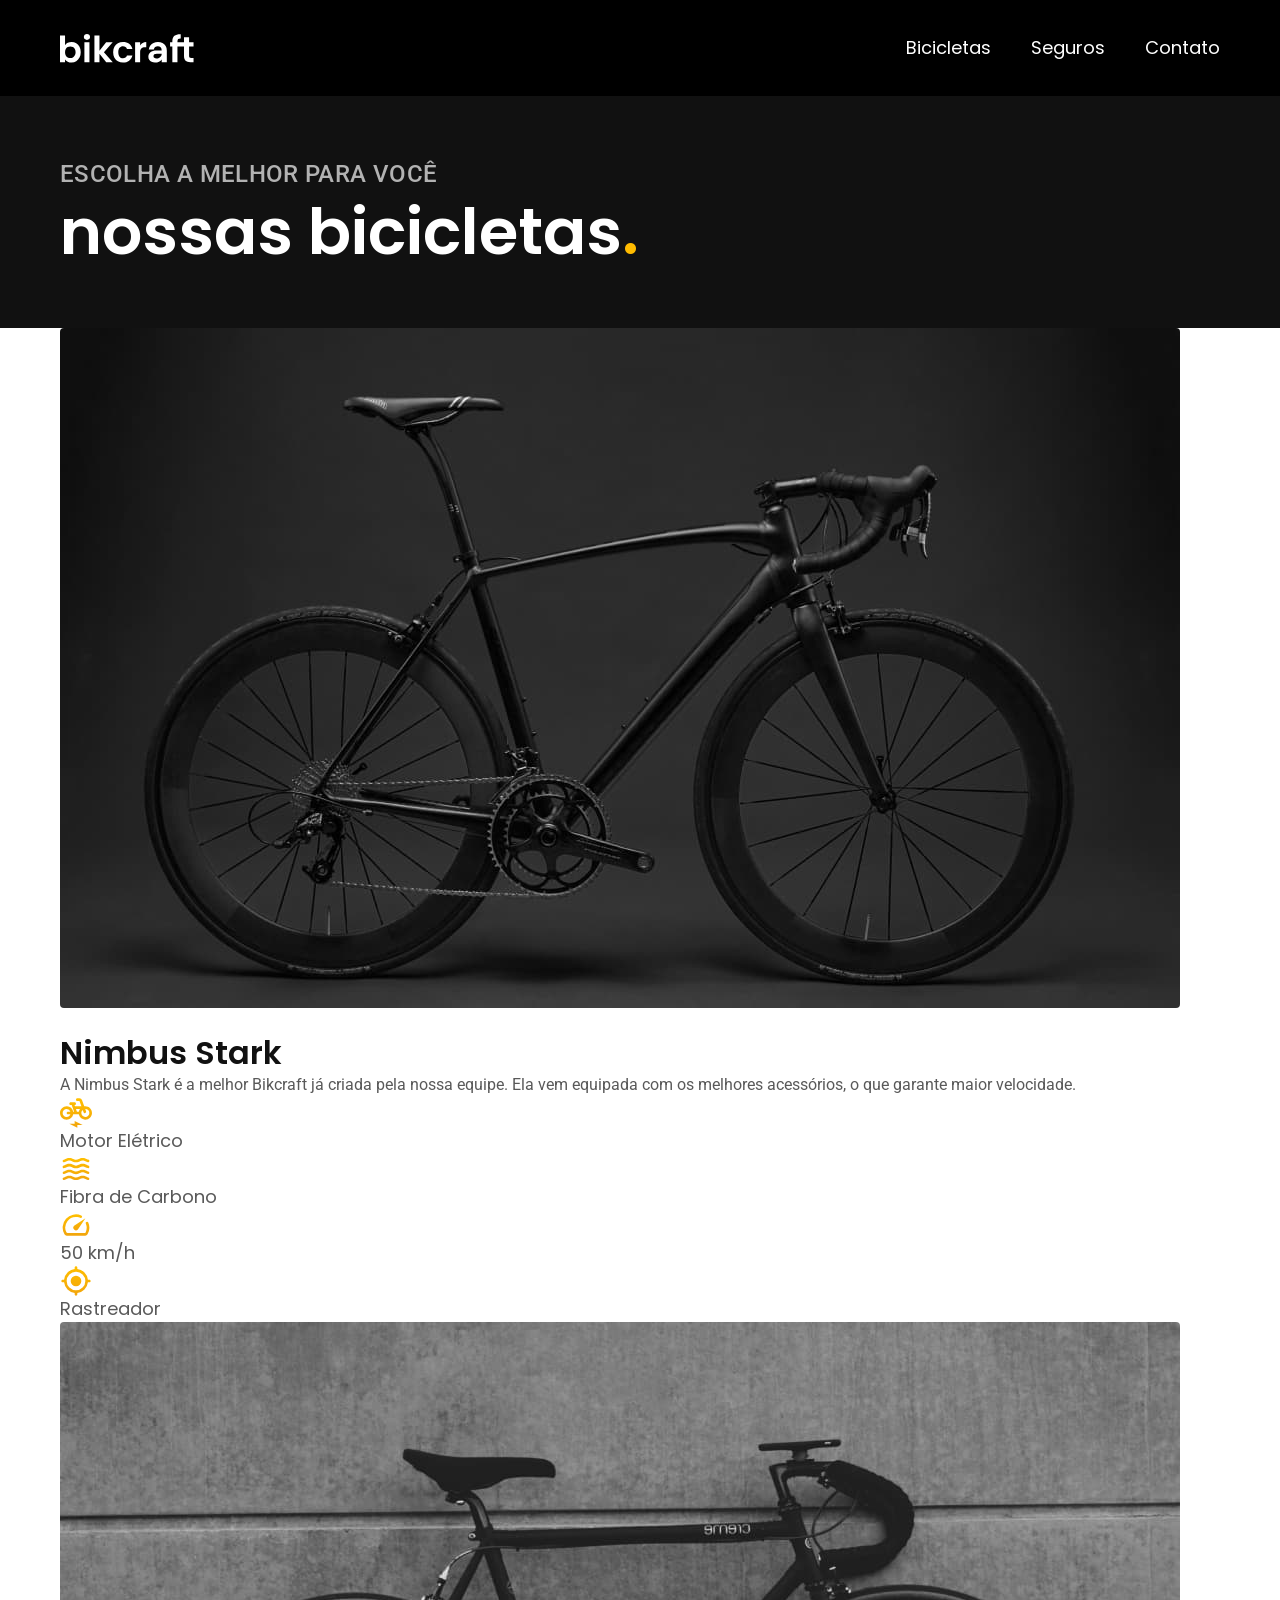
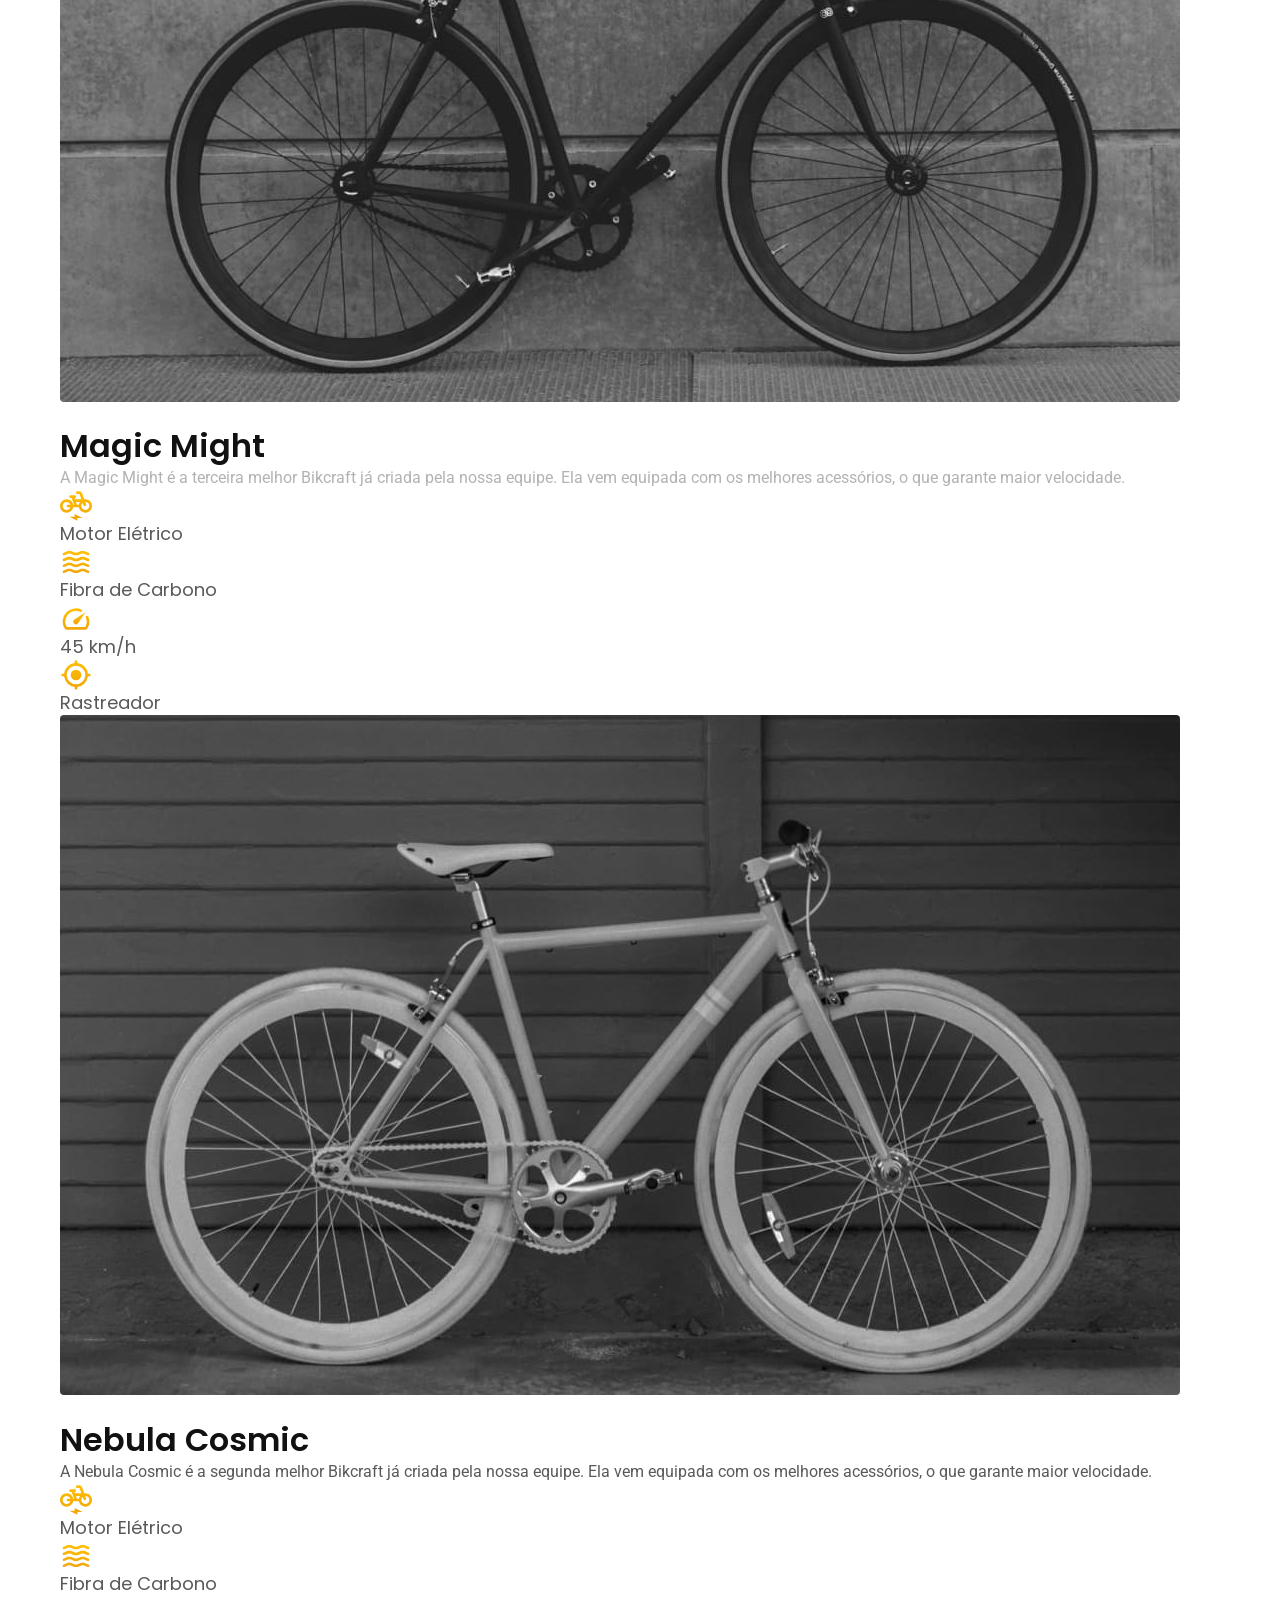
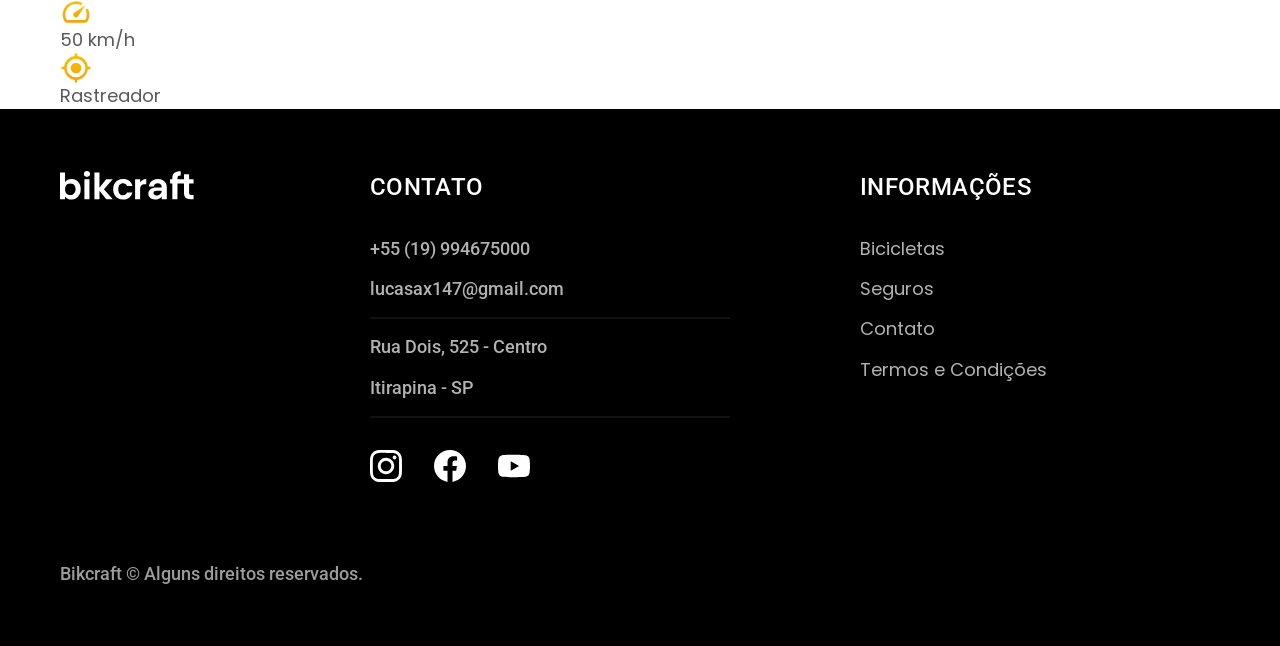
==== bicicletas.html @ 79951507 "bicicletas" ====
<!DOCTYPE html>
<html lang="en">

<head>
  <meta charset="UTF-8">
  <meta name="viewport" content="width=device-width, initial-scale=1.0">
  <title>Bikcraft - Bicicletas </title>
  <meta name="description" content="Termos e Condições.">

  <link rel="stylesheet" href="./css/styles.css">


  <link rel="preconnect" href="https://fonts.googleapis.com">
  <link rel="preconnect" href="https://fonts.gstatic.com" crossorigin>
  <link href="https://fonts.googleapis.com/css2?family=Merriweather:ital,opsz,wght@1,18..144,900&family=Poppins:wght@400;600&family=Roboto&display=swap" rel="stylesheet">
</head>

<body id="bicicletas">
  <header class="header-bg">
    <div class="header container">
      <a href="./">
        <img src="./img/bikcraft.svg" alt="Bikcraft">
      </a>
      <nav aria-label="primiria">
        <ul class="header-menu font-1-m cor-0">
          <li><a href="./bicicletas.html">Bicicletas</a></li>
          <li><a href="./seguros.html">Seguros</a></li>
          <li><a href="./contato.html">Contato</a></li>
        </ul>
      </nav>
    </div>
  </header>
  <main>
    <div class="titulo-bg">
      <div class="titulo container">
        <p class="font-2-l-b cor-5">Escolha a melhor para você </p>
        <h1 class="font-1-xxl cor-0">nossas bicicletas<span class="cor-p1">.</span></h1>
      </div>
    </div>

    <div class="bicicletas-bg">
      <div class="bicicletas container">
        <div class="bicicletas-imagem">
          <img src="./img/bicicletas/nimbus.jpg" alt="bicicleta nimbus">
          <span class="font-2-m cor-0">R$ 4999</span>
        </div>
        <div class="bicicletas-conteudo">
          <h2 class="font-1-xl">Nimbus Stark</h2>
          <p class="font-2-s cor-8">A Nimbus Stark é a melhor Bikcraft já criada pela nossa equipe. Ela vem equipada com os melhores acessórios, o que garante maior velocidade.</p>
          <ul class="font-1-m cor-8">
            <li>
              <img src="./img/icones/eletrica.svg" alt="">
              Motor Elétrico
            </li>
            <li>
              <img src="./img/icones/carbono.svg" alt="">
              Fibra de Carbono
            </li>
            <li>
              <img src="./img/icones/velocidade.svg" alt="">
              50 km/h
            </li>
            <li>
              <img src="./img/icones/rastreador.svg" alt="">
              Rastreador
            </li>

          </ul>
        </div>
      </div>
    </div>

    <div class="bicicletas-bg">
      <div class="bicicletas container">
        <div class="bicicletas-imagem">
          <img src="./img/bicicletas/magic.jpg" alt="bicicleta magic">
          <span class="font-2-m cor-0">R$ 2499</span>
        </div>
        <div class="bicicletas-conteudo">
          <h2 class="font-1-xl">Magic Might</h2>
          <p class="font-2-s cor-5">A Magic Might é a terceira melhor Bikcraft já criada pela nossa equipe. Ela vem equipada com os melhores acessórios, o que garante maior velocidade.</p>
          <ul class="font-1-m cor-8">
            <li>
              <img src="./img/icones/eletrica.svg" alt="">
              Motor Elétrico
            </li>
            <li>
              <img src="./img/icones/carbono.svg" alt="">
              Fibra de Carbono
            </li>
            <li>
              <img src="./img/icones/velocidade.svg" alt="">
              45 km/h
            </li>
            <li>
              <img src="./img/icones/rastreador.svg" alt="">
              Rastreador
            </li>

          </ul>
        </div>
      </div>
    </div>

    <div class="bicicletas-bg">
      <div class="bicicletas container">
        <div class="bicicletas-imagem">
          <img src="./img/bicicletas/nebula.jpg" alt="bicicleta nebula">
          <span class="font-2-m cor-0">R$ 3999</span>
        </div>
        <div class="bicicletas-conteudo">
          <h2 class="font-1-xl">Nebula Cosmic</h2>
          <p class="font-2-s cor-8">A Nebula Cosmic é a segunda melhor Bikcraft já criada pela nossa equipe. Ela vem equipada com os melhores acessórios, o que garante maior velocidade.</p>
          <ul class="font-1-m cor-8">
            <li>
              <img src="./img/icones/eletrica.svg" alt="">
              Motor Elétrico
            </li>
            <li>
              <img src="./img/icones/carbono.svg" alt="">
              Fibra de Carbono
            </li>
            <li>
              <img src="./img/icones/velocidade.svg" alt="">
              50 km/h
            </li>
            <li>
              <img src="./img/icones/rastreador.svg" alt="">
              Rastreador
            </li>

          </ul>
        </div>
      </div>
    </div>

  </main>

  <footer class="footer-bg">
    <div class="footer container">
      <img src="./img/bikcraft.svg" alt="Bikcraft">
      <div class="footer-contato">
        <h3 class="font-2-l-b cor-0">Contato</h3>
        <ul class="font-2-m cor-5">
          <li><a href="tel:+5519994675000">+55 (19) 994675000</a></li>
          <li><a href="mailto:lucasax147@gmail.com">lucasax147@gmail.com</a></li>
          <li>Rua Dois, 525 - Centro</li>
          <li>Itirapina - SP</li>
        </ul>
        <div class="footer-redes">
          <a href="https://www.instagram.com/ragazzi_147/">
            <img src="./img/redes/instagram.svg" alt="instagram">
          </a>
          <a href="https://github.com/Ragazzi147">
            <img src="./img/redes/facebook.svg" alt="facebook">
          </a>
          <a href="https://github.com/Ragazzi147">
            <img src="./img/redes/youtube.svg" alt="youtube">
          </a>
        </div>
      </div>
      <div class="footer-informacoes">
        <h3 class="font-2-l-b cor-0">Informações</h3>
        <nav>
          <ul class="font-1-m cor-5">
            <li><a href="./bicicletas.html">Bicicletas</a></li>
            <li><a href="./seguros.html">Seguros</a></li>
            <li><a href="./contato.html">Contato</a></li>
            <li><a href="./termos.html">Termos e Condições</a></li>
          </ul>
        </nav>
      </div>
      <p class="footer-copy font-2-m cor-6">Bikcraft © Alguns direitos reservados.</p>
    </div>
  </footer>
</body>

</html>
---- css/styles.css ----
@import "./global/global.css";
@import "./utilidades/tipografia.css";
@import "./utilidades/cores.css";

@import "./global/header.css";
@import "./global/footer.css";

/*Utilidades*/
@import "./utilidades/componentes.css";


/* Home */
@import "./home/introducao.css";
@import "./home/tecnologia.css";
@import "./home/parceiros.css";
@import "./home/depoimento.css";


/* Bicicletas */
@import "./bicicletas/bicicletas-lista.css";
@import "./bicicletas/bicicletas.css";

/* Seguros */
@import "./seguros/seguros.css";

/*Termos*/
@import "./termos/termos.css";
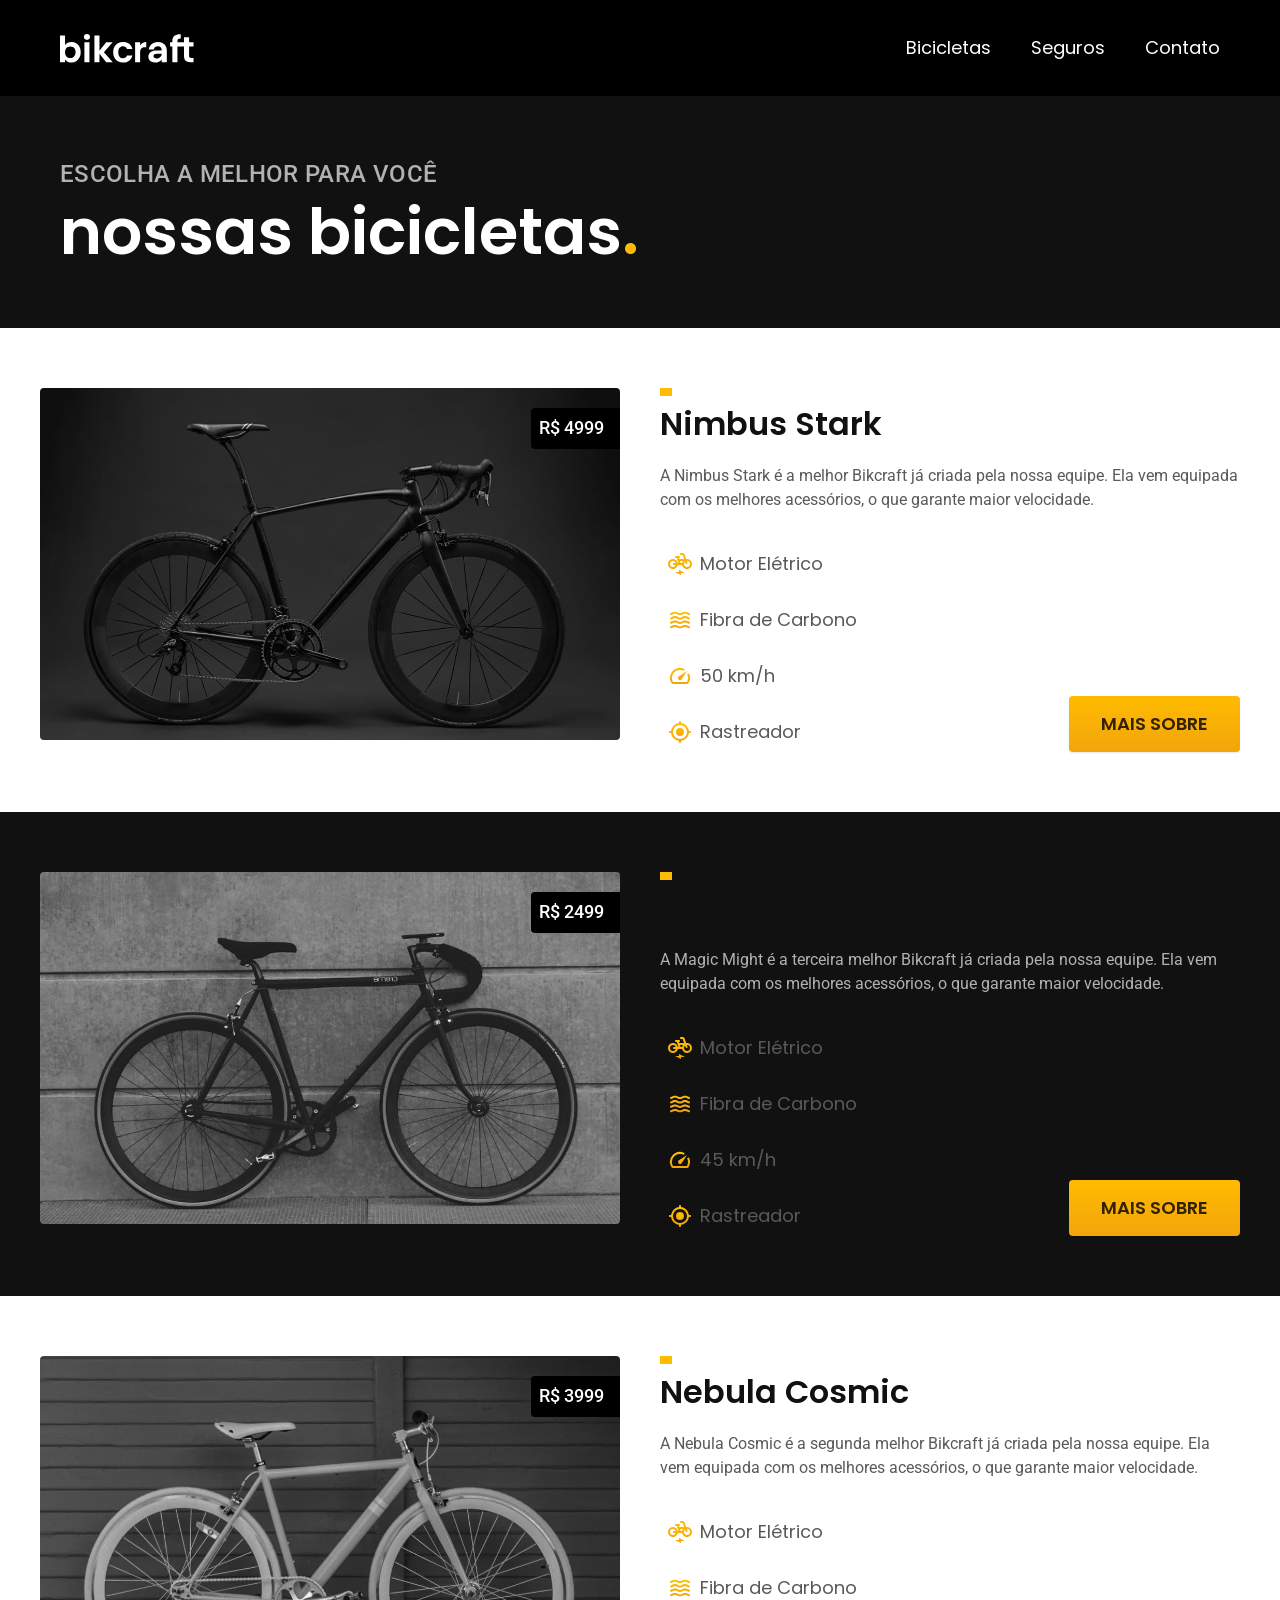
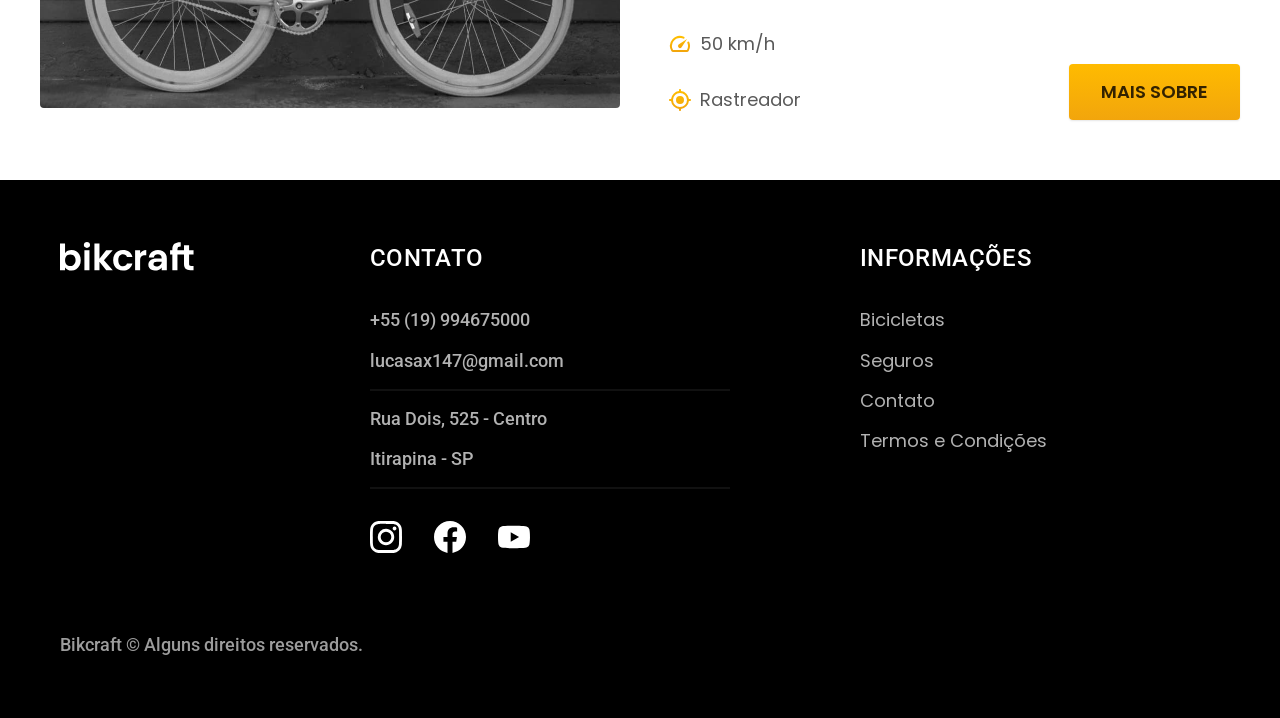
==== commit a172197a: "Featch: bicicletas catalago" ====
--- a/bicicletas.html
+++ b/bicicletas.html
@@ -38,37 +38,38 @@
       </div>
     </div>
 
-    <div class="bicicletas-bg">
-      <div class="bicicletas container">
-        <div class="bicicletas-imagem">
-          <img src="./img/bicicletas/nimbus.jpg" alt="bicicleta nimbus">
-          <span class="font-2-m cor-0">R$ 4999</span>
-        </div>
-        <div class="bicicletas-conteudo">
-          <h2 class="font-1-xl">Nimbus Stark</h2>
-          <p class="font-2-s cor-8">A Nimbus Stark é a melhor Bikcraft já criada pela nossa equipe. Ela vem equipada com os melhores acessórios, o que garante maior velocidade.</p>
-          <ul class="font-1-m cor-8">
-            <li>
-              <img src="./img/icones/eletrica.svg" alt="">
-              Motor Elétrico
-            </li>
-            <li>
-              <img src="./img/icones/carbono.svg" alt="">
-              Fibra de Carbono
-            </li>
-            <li>
-              <img src="./img/icones/velocidade.svg" alt="">
-              50 km/h
-            </li>
-            <li>
-              <img src="./img/icones/rastreador.svg" alt="">
-              Rastreador
-            </li>
 
-          </ul>
-        </div>
+    <div class="bicicletas container">
+      <div class="bicicletas-imagem">
+        <img src="./img/bicicletas/nimbus.jpg" alt="bicicleta nimbus">
+        <span class="font-2-m cor-0">R$ 4999</span>
+      </div>
+      <div class="bicicletas-conteudo">
+        <h2 class="font-1-xl">Nimbus Stark</h2>
+        <p class="font-2-s cor-8">A Nimbus Stark é a melhor Bikcraft já criada pela nossa equipe. Ela vem equipada com os melhores acessórios, o que garante maior velocidade.</p>
+        <ul class="font-1-m cor-8">
+          <li>
+            <img src="./img/icones/eletrica.svg" alt="">
+            Motor Elétrico
+          </li>
+          <li>
+            <img src="./img/icones/carbono.svg" alt="">
+            Fibra de Carbono
+          </li>
+          <li>
+            <img src="./img/icones/velocidade.svg" alt="">
+            50 km/h
+          </li>
+          <li>
+            <img src="./img/icones/rastreador.svg" alt="">
+            Rastreador
+          </li>
+
+        </ul>
+        <a class="botao seta" href="./bicicletas/nebula.html">Mais Sobre</a>
       </div>
     </div>
+
 
     <div class="bicicletas-bg">
       <div class="bicicletas container">
@@ -98,41 +99,43 @@
             </li>
 
           </ul>
+          <a class="botao seta" href="./bicicletas/nebula.html">Mais Sobre</a>
         </div>
       </div>
     </div>
 
-    <div class="bicicletas-bg">
-      <div class="bicicletas container">
-        <div class="bicicletas-imagem">
-          <img src="./img/bicicletas/nebula.jpg" alt="bicicleta nebula">
-          <span class="font-2-m cor-0">R$ 3999</span>
-        </div>
-        <div class="bicicletas-conteudo">
-          <h2 class="font-1-xl">Nebula Cosmic</h2>
-          <p class="font-2-s cor-8">A Nebula Cosmic é a segunda melhor Bikcraft já criada pela nossa equipe. Ela vem equipada com os melhores acessórios, o que garante maior velocidade.</p>
-          <ul class="font-1-m cor-8">
-            <li>
-              <img src="./img/icones/eletrica.svg" alt="">
-              Motor Elétrico
-            </li>
-            <li>
-              <img src="./img/icones/carbono.svg" alt="">
-              Fibra de Carbono
-            </li>
-            <li>
-              <img src="./img/icones/velocidade.svg" alt="">
-              50 km/h
-            </li>
-            <li>
-              <img src="./img/icones/rastreador.svg" alt="">
-              Rastreador
-            </li>
 
-          </ul>
-        </div>
+    <div class="bicicletas container">
+      <div class="bicicletas-imagem">
+        <img src="./img/bicicletas/nebula.jpg" alt="bicicleta nebula">
+        <span class="font-2-m cor-0">R$ 3999</span>
+      </div>
+      <div class="bicicletas-conteudo">
+        <h2 class="font-1-xl">Nebula Cosmic</h2>
+        <p class="font-2-s cor-8">A Nebula Cosmic é a segunda melhor Bikcraft já criada pela nossa equipe. Ela vem equipada com os melhores acessórios, o que garante maior velocidade.</p>
+        <ul class="font-1-m cor-8">
+          <li>
+            <img src="./img/icones/eletrica.svg" alt="">
+            Motor Elétrico
+          </li>
+          <li>
+            <img src="./img/icones/carbono.svg" alt="">
+            Fibra de Carbono
+          </li>
+          <li>
+            <img src="./img/icones/velocidade.svg" alt="">
+            50 km/h
+          </li>
+          <li>
+            <img src="./img/icones/rastreador.svg" alt="">
+            Rastreador
+          </li>
+
+        </ul>
+        <a class="botao seta" href="./bicicletas/nebula.html">Mais Sobre</a>
       </div>
     </div>
+
 
   </main>
 
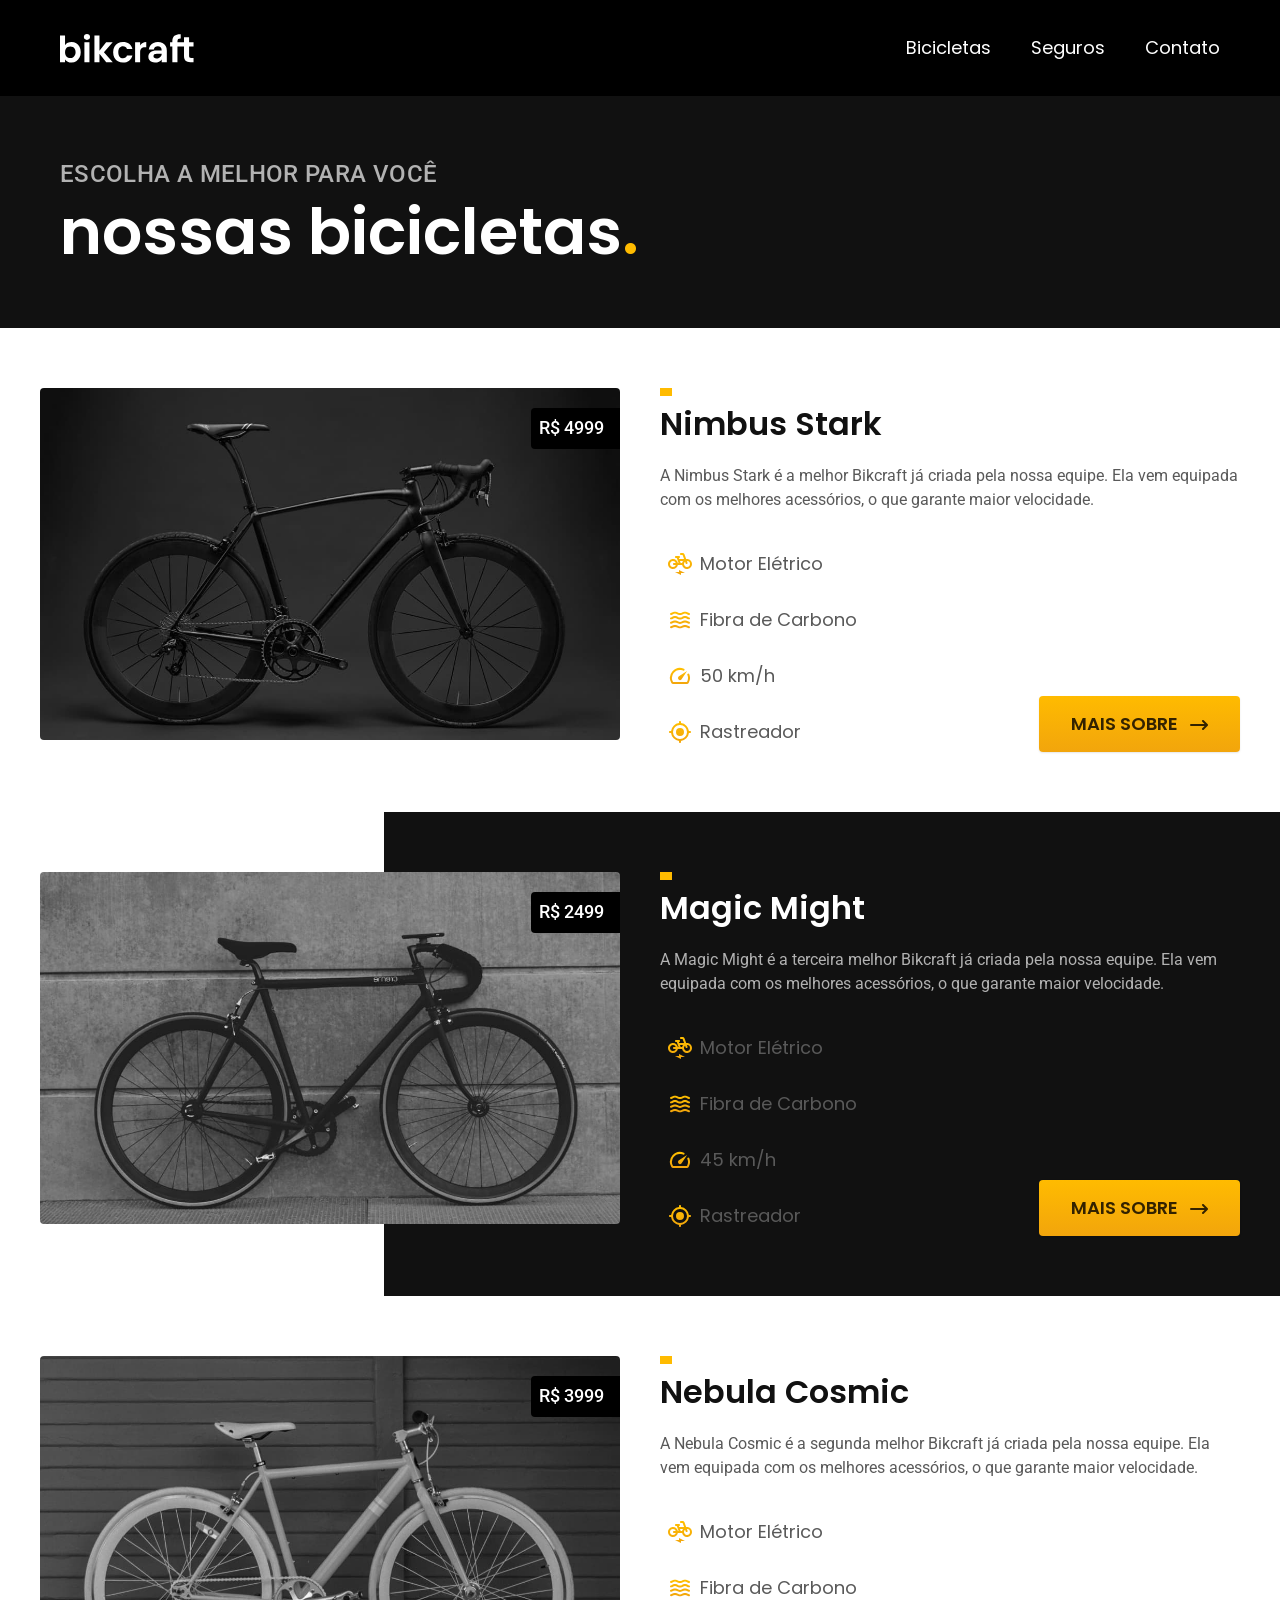
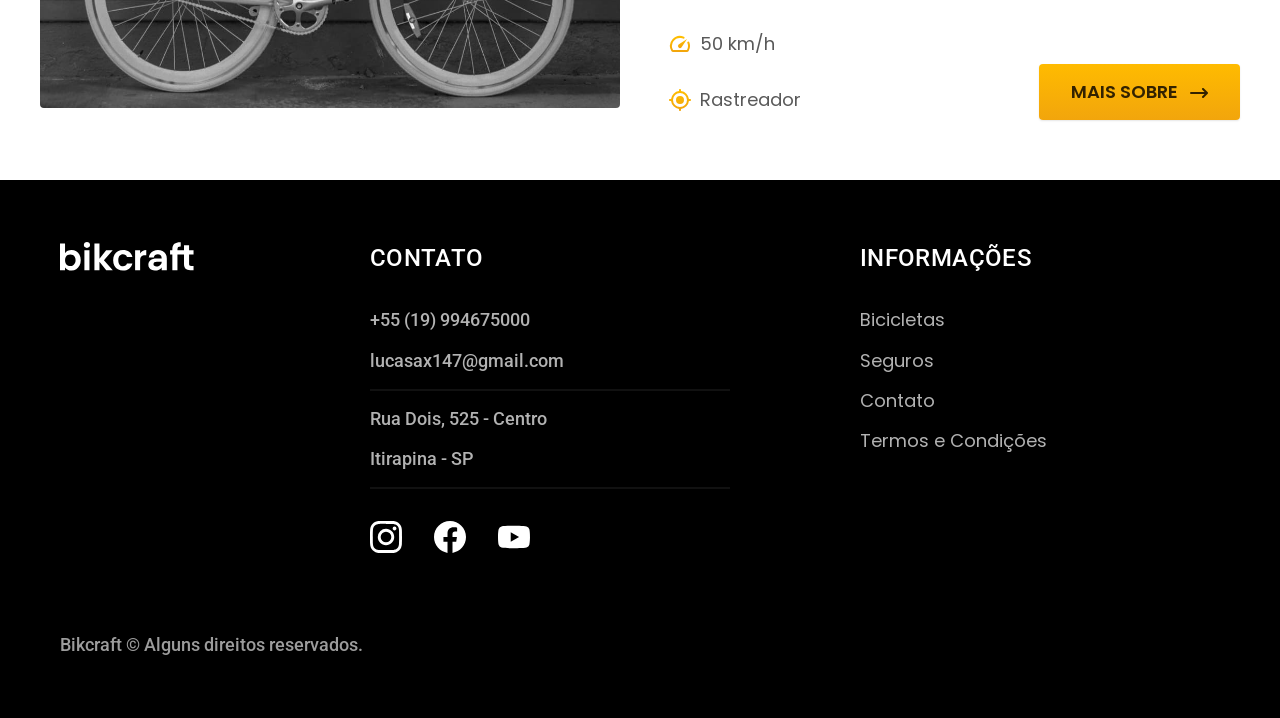
==== commit fc9f47e8: "Featch: otimização  catalogo de bicicletas" ====
--- a/bicicletas.html
+++ b/bicicletas.html
@@ -78,7 +78,7 @@
           <span class="font-2-m cor-0">R$ 2499</span>
         </div>
         <div class="bicicletas-conteudo">
-          <h2 class="font-1-xl">Magic Might</h2>
+          <h2 class="font-1-xl cor-0">Magic Might</h2>
           <p class="font-2-s cor-5">A Magic Might é a terceira melhor Bikcraft já criada pela nossa equipe. Ela vem equipada com os melhores acessórios, o que garante maior velocidade.</p>
           <ul class="font-1-m cor-8">
             <li>
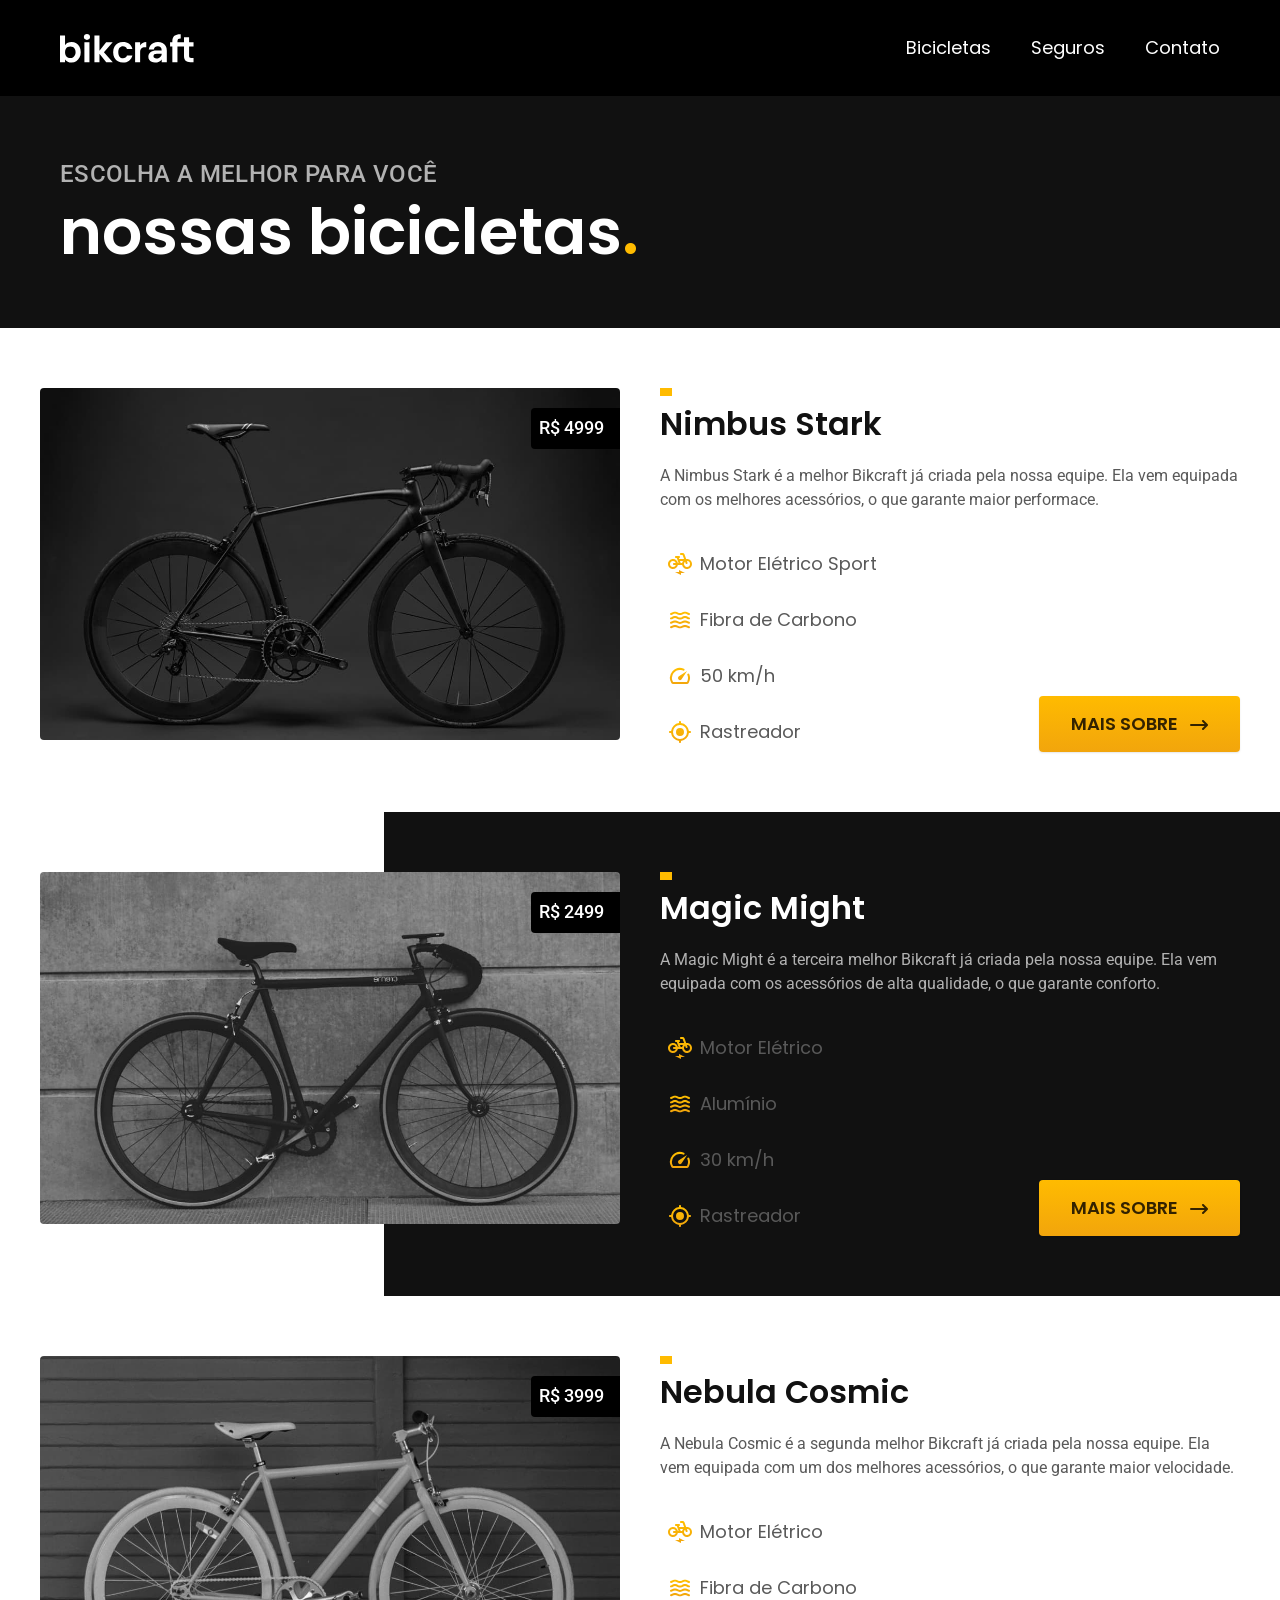
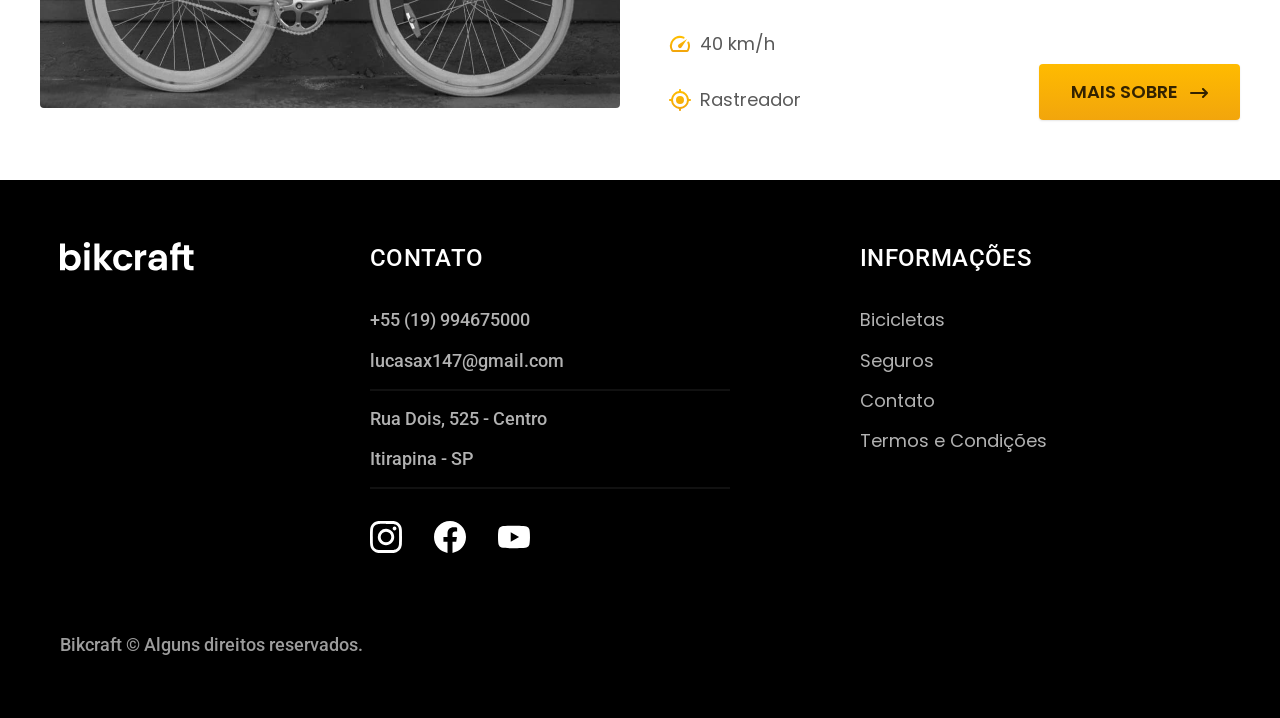
==== commit be055476: "Fix: ajustes descrição bicicletas" ====
--- a/bicicletas.html
+++ b/bicicletas.html
@@ -46,11 +46,11 @@
       </div>
       <div class="bicicletas-conteudo">
         <h2 class="font-1-xl">Nimbus Stark</h2>
-        <p class="font-2-s cor-8">A Nimbus Stark é a melhor Bikcraft já criada pela nossa equipe. Ela vem equipada com os melhores acessórios, o que garante maior velocidade.</p>
+        <p class="font-2-s cor-8">A Nimbus Stark é a melhor Bikcraft já criada pela nossa equipe. Ela vem equipada com os melhores acessórios, o que garante maior performace.</p>
         <ul class="font-1-m cor-8">
           <li>
             <img src="./img/icones/eletrica.svg" alt="">
-            Motor Elétrico
+            Motor Elétrico Sport
           </li>
           <li>
             <img src="./img/icones/carbono.svg" alt="">
@@ -79,7 +79,7 @@
         </div>
         <div class="bicicletas-conteudo">
           <h2 class="font-1-xl cor-0">Magic Might</h2>
-          <p class="font-2-s cor-5">A Magic Might é a terceira melhor Bikcraft já criada pela nossa equipe. Ela vem equipada com os melhores acessórios, o que garante maior velocidade.</p>
+          <p class="font-2-s cor-5">A Magic Might é a terceira melhor Bikcraft já criada pela nossa equipe. Ela vem equipada com os acessórios de alta qualidade, o que garante conforto.</p>
           <ul class="font-1-m cor-8">
             <li>
               <img src="./img/icones/eletrica.svg" alt="">
@@ -87,11 +87,11 @@
             </li>
             <li>
               <img src="./img/icones/carbono.svg" alt="">
-              Fibra de Carbono
+              Alumínio
             </li>
             <li>
               <img src="./img/icones/velocidade.svg" alt="">
-              45 km/h
+              30 km/h
             </li>
             <li>
               <img src="./img/icones/rastreador.svg" alt="">
@@ -112,7 +112,7 @@
       </div>
       <div class="bicicletas-conteudo">
         <h2 class="font-1-xl">Nebula Cosmic</h2>
-        <p class="font-2-s cor-8">A Nebula Cosmic é a segunda melhor Bikcraft já criada pela nossa equipe. Ela vem equipada com os melhores acessórios, o que garante maior velocidade.</p>
+        <p class="font-2-s cor-8">A Nebula Cosmic é a segunda melhor Bikcraft já criada pela nossa equipe. Ela vem equipada com um dos melhores acessórios, o que garante maior velocidade.</p>
         <ul class="font-1-m cor-8">
           <li>
             <img src="./img/icones/eletrica.svg" alt="">
@@ -124,7 +124,7 @@
           </li>
           <li>
             <img src="./img/icones/velocidade.svg" alt="">
-            50 km/h
+            40 km/h
           </li>
           <li>
             <img src="./img/icones/rastreador.svg" alt="">
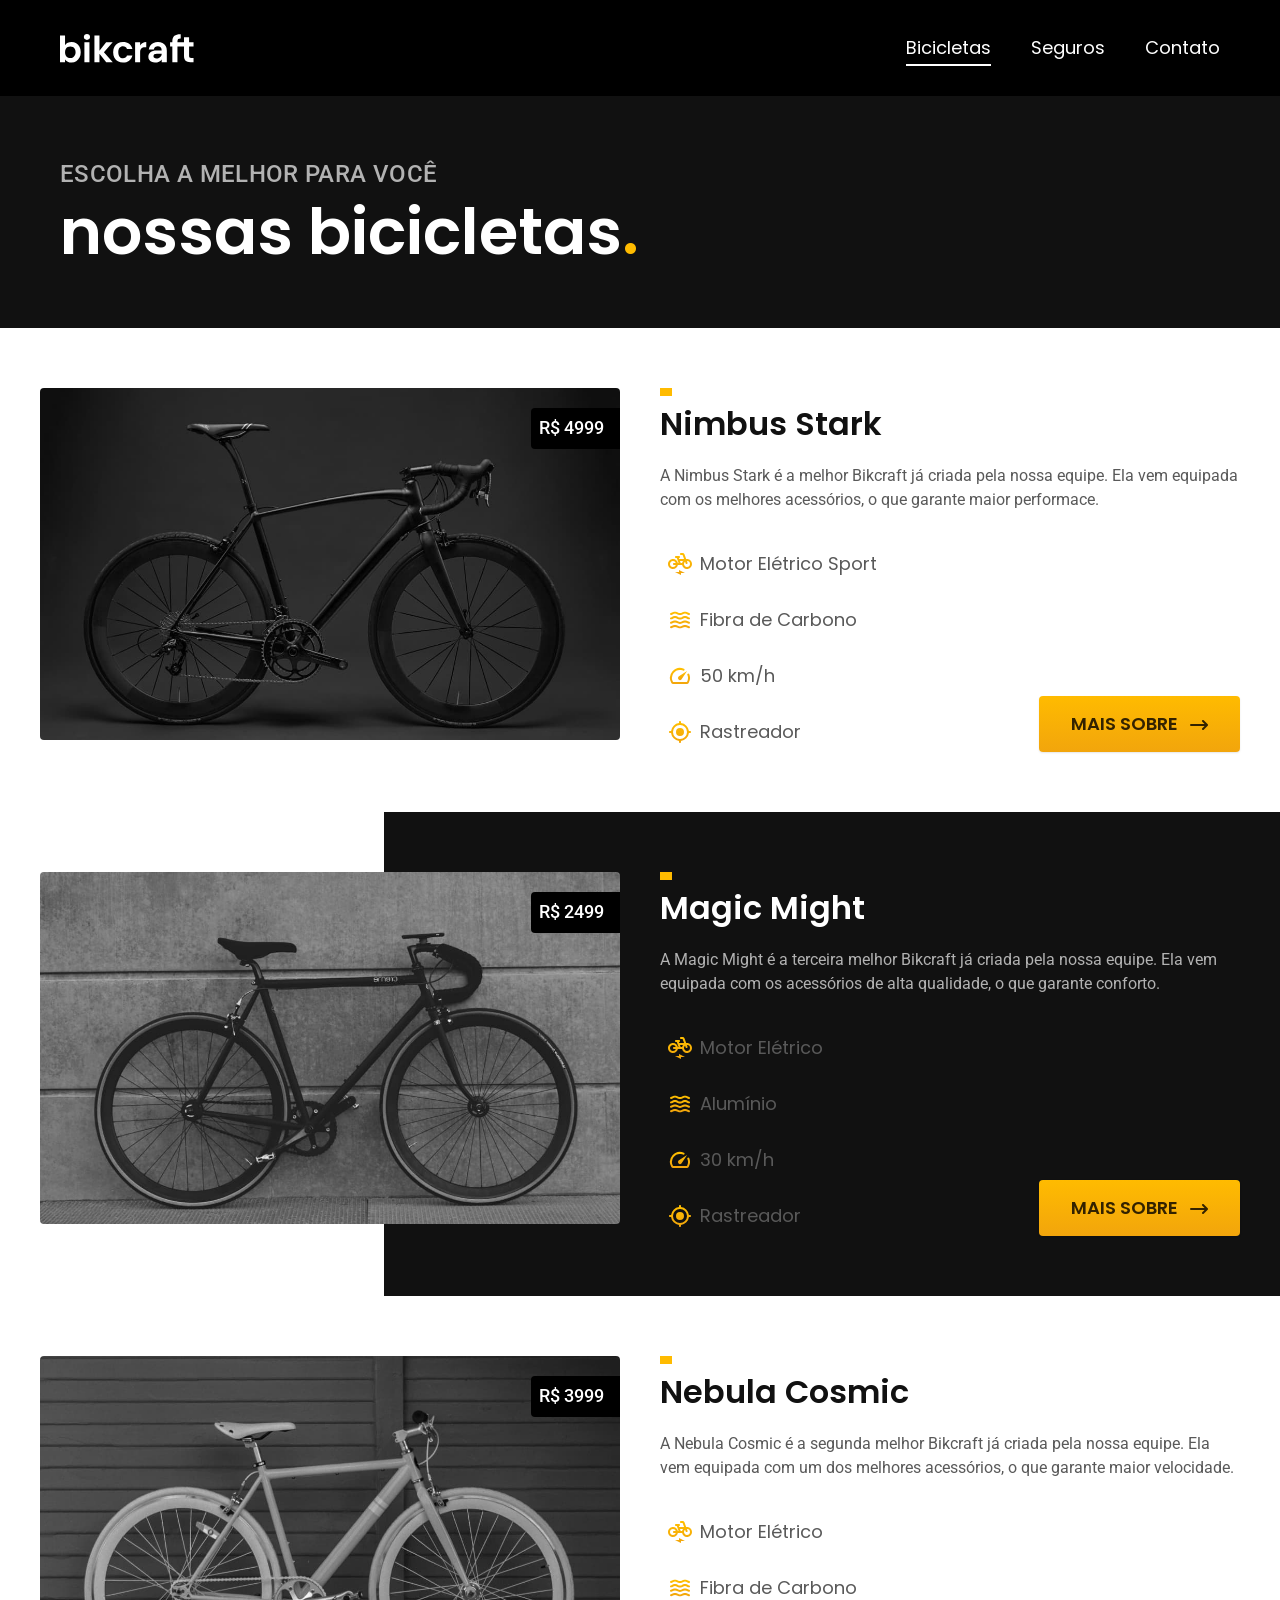
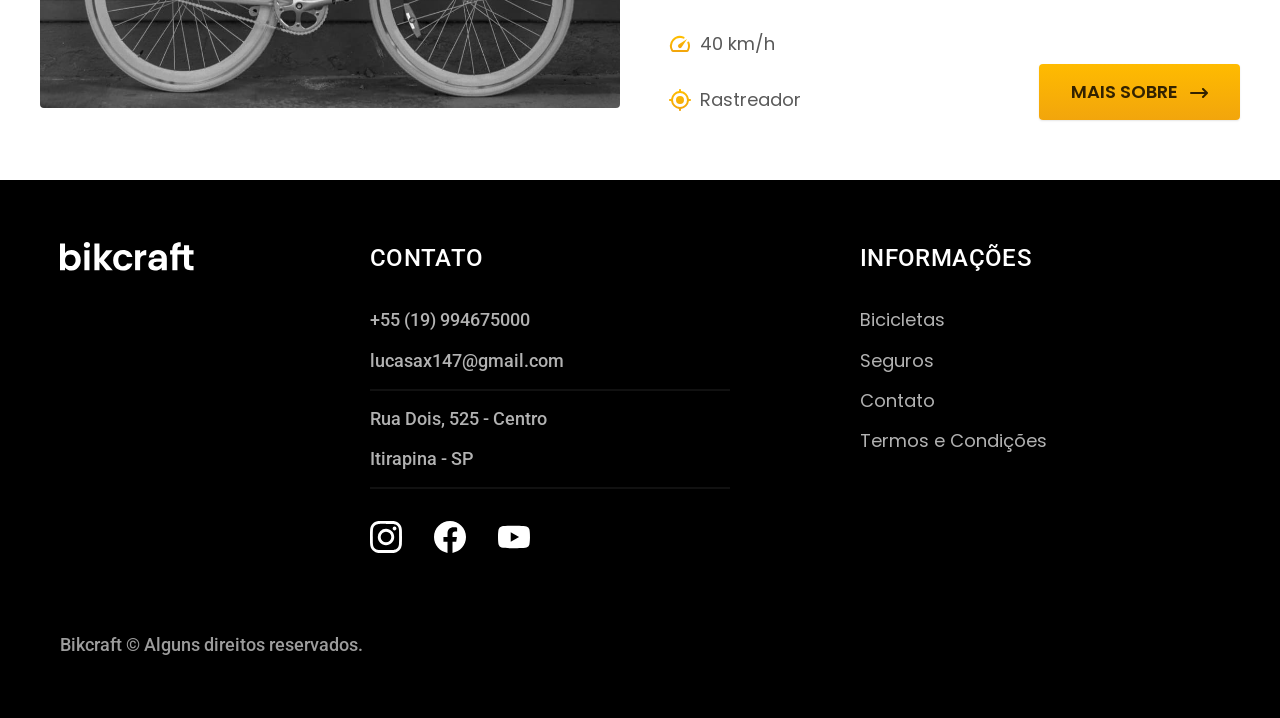
==== commit a81cafe7: "Feat: header hover" ====
--- a/bicicletas.html
+++ b/bicicletas.html
@@ -66,7 +66,7 @@
           </li>
 
         </ul>
-        <a class="botao seta" href="./bicicletas/nebula.html">Mais Sobre</a>
+        <a class="botao seta" href="./bicicletas/nimbus.html">Mais Sobre</a>
       </div>
     </div>
 
@@ -99,7 +99,7 @@
             </li>
 
           </ul>
-          <a class="botao seta" href="./bicicletas/nebula.html">Mais Sobre</a>
+          <a class="botao seta" href="./bicicletas/magic.html">Mais Sobre</a>
         </div>
       </div>
     </div>
@@ -175,7 +175,8 @@
       </div>
       <p class="footer-copy font-2-m cor-6">Bikcraft © Alguns direitos reservados.</p>
     </div>
-  </footer>
+  </footer>  
+  <script src="./js/script.js"></script>
 </body>
 
 </html>
--- a/css/styles.css
+++ b/css/styles.css
@@ -7,13 +7,21 @@
 
 /*Utilidades*/
 @import "./utilidades/componentes.css";
+@import "./utilidades/formulario.css";
 
+/*contato*/
+@import "./contato/contato.css";
+@import "./contato/lojas.css";
 
 /* Home */
 @import "./home/introducao.css";
 @import "./home/tecnologia.css";
 @import "./home/parceiros.css";
 @import "./home/depoimento.css";
+
+/* Bicicletas */
+@import "./bicicleta/bicicleta.css";
+@import "./bicicleta/seguro.css";
 
 
 /* Bicicletas */
@@ -22,6 +30,11 @@
 
 /* Seguros */
 @import "./seguros/seguros.css";
+@import "./seguros/perguntas.css";
+@import "./seguros/vantagens.css";
 
 /*Termos*/
-@import "./termos/termos.css";+@import "./termos/termos.css";
+
+/*Orcamento*/
+@import "./orcamento/orcamento.css";
